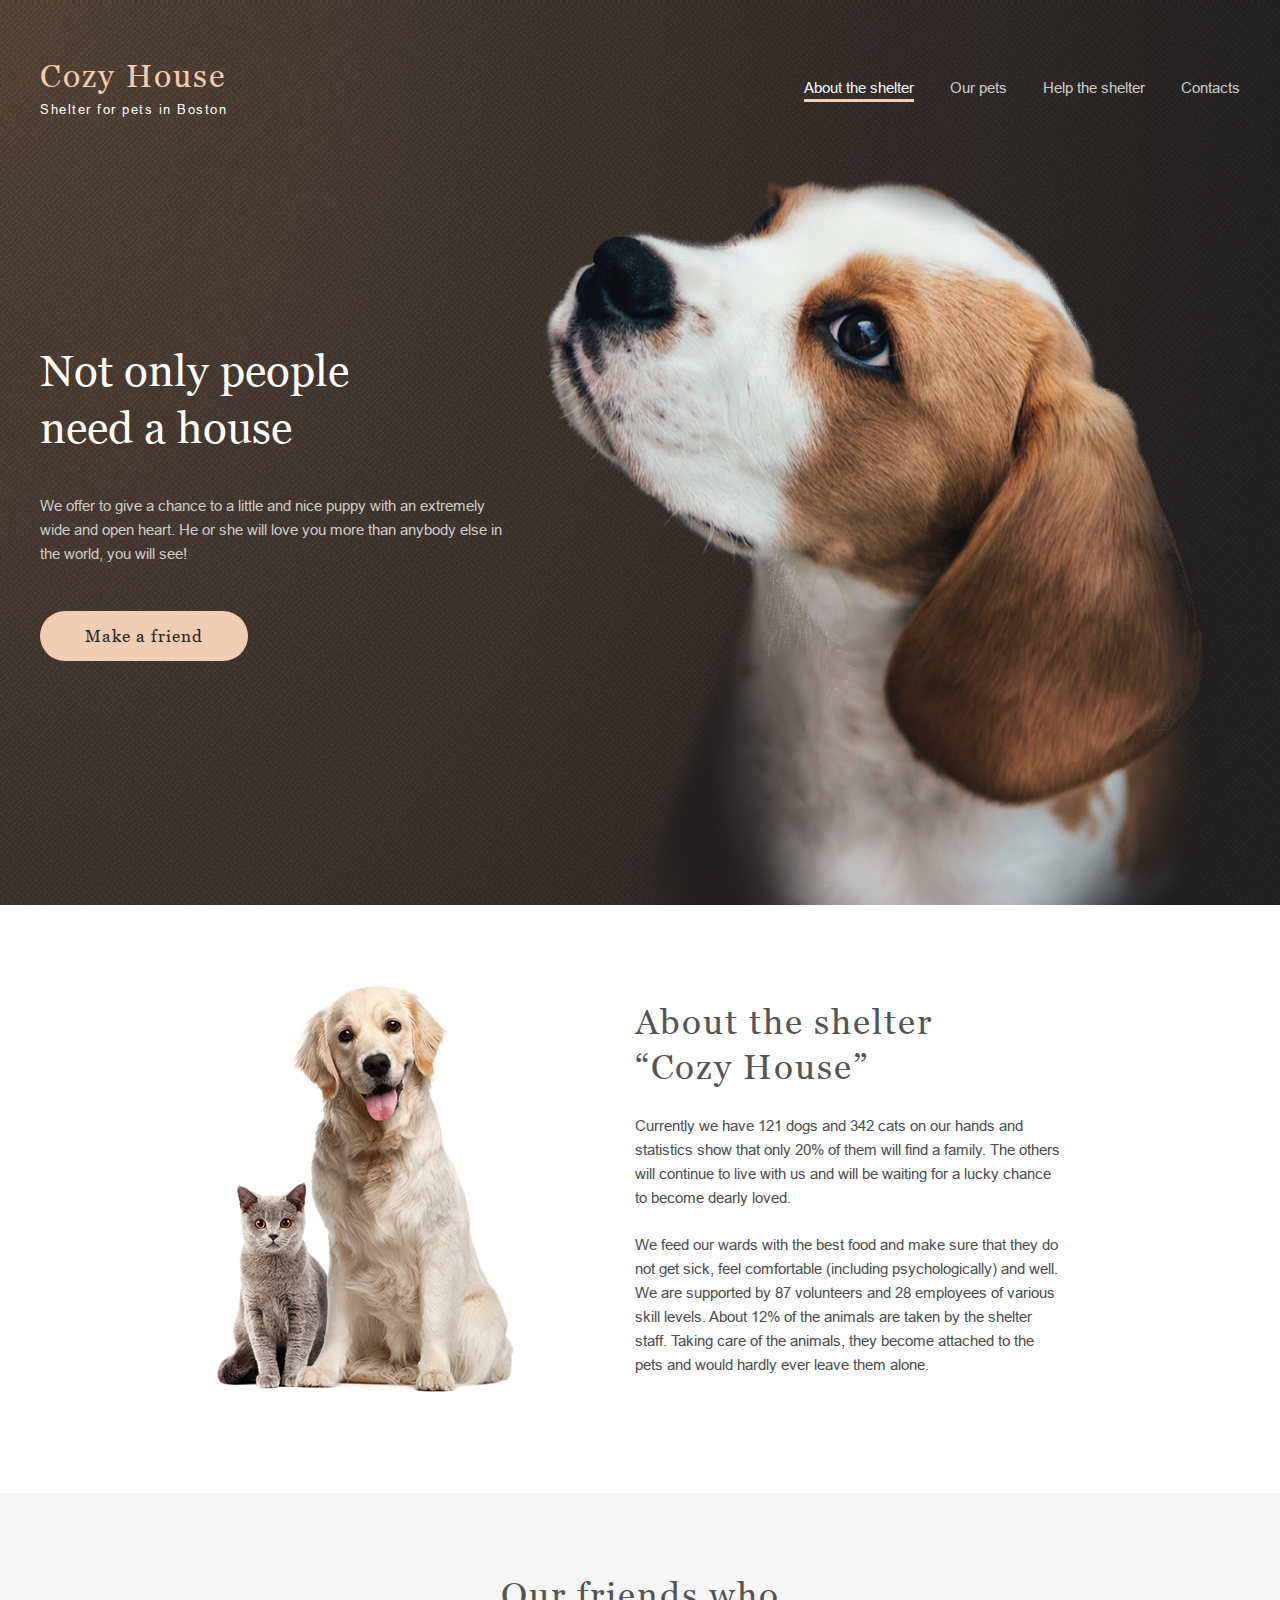
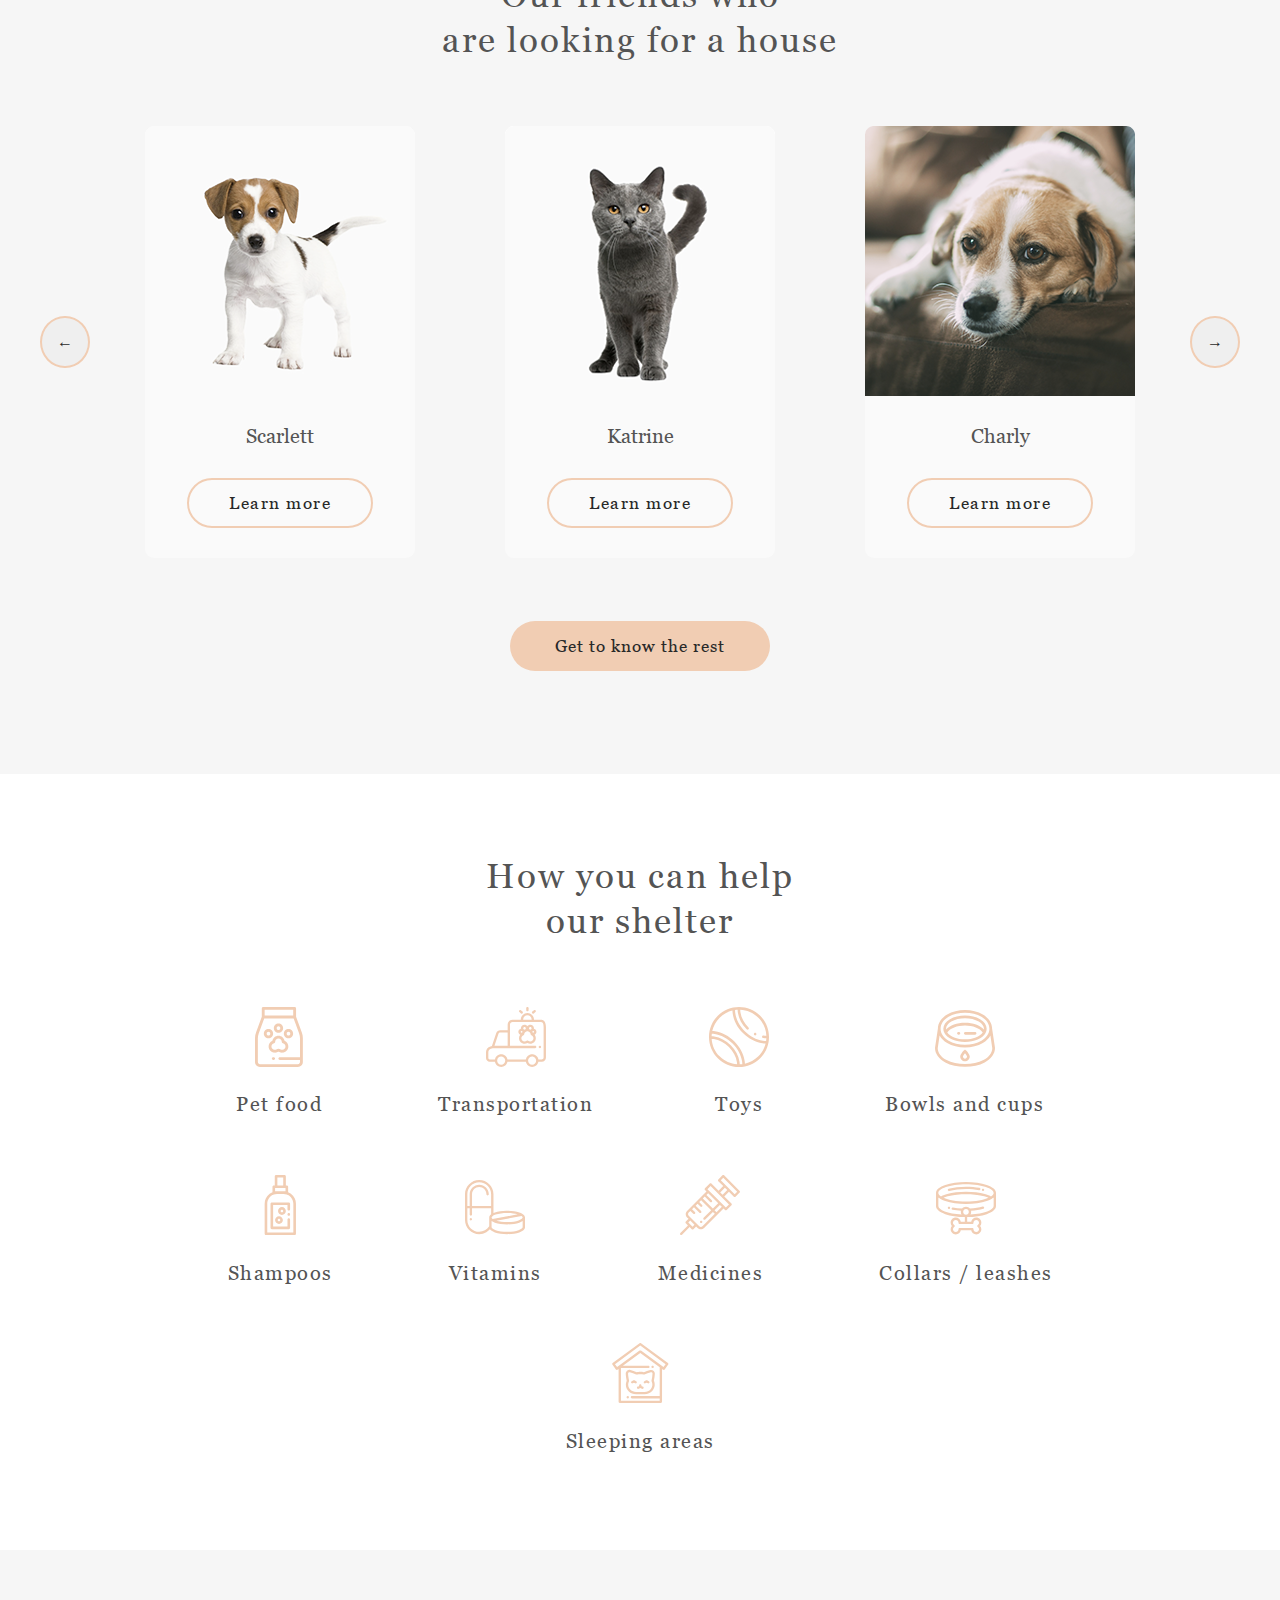
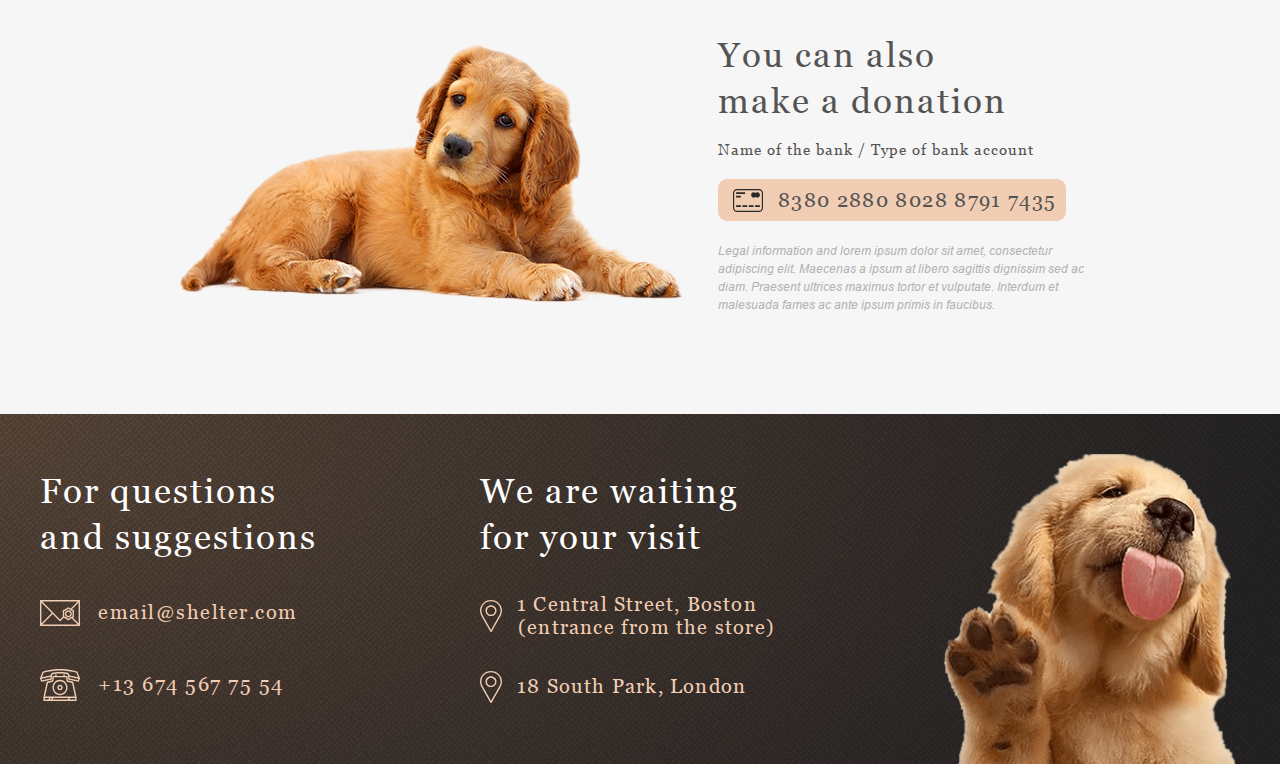
==== pages/main/index.html @ 4ec048fe "feat: create shelter" ====
<!DOCTYPE html>
<html lang="en">
<head>
  <meta charset="UTF-8">
  <meta http-equiv="X-UA-Compatible" content="IE=edge">
  <meta name="viewport" content="width=device-width, initial-scale=1.0">
  <link rel="stylesheet" href="normalize.css">
  <link rel="stylesheet" href="/assets/fonts/arial/stylesheet.css">
  <link rel="stylesheet" href="/assets/fonts/georgia/stylesheet.css">
  <link rel="stylesheet" href="style.css">
  <title>Main</title>
</head>
<body>
  <header class="header">
    <div class="container">
      <div class="header-container">
      <a href="#" class="header-name-block">
        <h1 class="header-name">Cozy House</h1>
        <p class="header-name-description">Shelter for pets in Boston</p>
      </a>
      <div class="wrapper-menu">
        <div class="navigation-shadow"></div>
      <nav class="header-navigation-block">
        
        <ol class="header-navigation">
         <li class="nav-item"><a href="" class="nav-item-link choosen">About the shelter</a></li>
          <li class="nav-item"><a href="../../pages/pets/index.html" class="nav-item-link">Our pets</a></li>
          <li class="nav-item"><a href="#help" class="nav-item-link">Help the shelter</a></li>
          <li class="nav-item"><a href="#contacts" class="nav-item-link">Contacts</a></li>
      </ol>
      </nav>
      </div>
      <div class="container-hamburger">
        <div class="hamburger" id="hamburger">
          <span class="line"></span>
          <span class="line"></span>
          <span class="line"></span>
        </div>
      </div>
    </div>
  </div>
  </header>
  <main class="main">
  <div class="wrapper-not-only">  
    <section class="section not-only-section">
      <img src="../../assets/images/dog.png" alt="dog" class="image-dog">
      <div class="wrapper-content-not-only">
        <h2 class="not-only-title">Not only people need a house</h2>
        <p class="not-only-offer">We offer to give a chance to a little and nice puppy with an extremely wide and open heart. He or she will love you more than anybody else in the world, you will see!</p>
        <a href="#our-friends" class="btn">Make a friend</a>
    </div>
    </section>
  </div>
  <div class="container">  
    <section class="section about">
      <img src="../../assets/images/about-pets.png" alt="about-pets" class="image-about">
      <div class="about-wrap">
        <h3 class="title-section about-title">About the shelter “Cozy House”</h3>
        <p class="about-description">Currently we have 121 dogs and 342 cats on our hands and statistics show that only 20% of them will find a family. The others will continue to live with us and will be waiting for a lucky chance to become dearly loved.</p>
        <p class="about-description">We feed our wards with the best food and make sure that they do not get sick, feel comfortable (including psychologically) and well. We are supported by 87 volunteers and 28 employees of various skill levels. About 12% of the animals are taken by the shelter staff. Taking care of the animals, they become attached to the pets and would hardly ever leave them alone.</p>
    </div>
    </section>
    <section class="section our-friends" id="our-friends">
      <h3 class="title-section friends-title">Our friends who <br>
        are looking for a house</h3>
        <div class="slider-pet">
          <button class="slider-button btn-left">&larr;</button>
          <div class="slider-content">
            <div class="wrapper-slider">
              <div class="left-slider-block">
                <div class="slider-item" data-pet="4">
                  <img src="../../assets/images/katrine.png" alt="Katrine">
                  <p class="slider-item-name">Katrine</p>
                  <button class="slider-item-btn">Learn more</button>
                </div>
                <div class="slider-item" data-pet="0">
                  <img src="../../assets/images/jennifer.png" alt="Jennifer">
                  <p class="slider-item-name">Jennifer</p>
                  <button class="slider-item-btn">Learn more</button>
                </div>
                <div class="slider-item" data-pet="2">
                  <img src="../../assets/images/woody.png" alt="Woody">
                  <p class="slider-item-name">Woody</p>
                  <button class="slider-item-btn">Learn more</button>
                </div>
              </div>
              <div class="active-slider-block">
                <div class="slider-item" data-pet="1">
                  <img src="../../assets/images/sophia.png" alt="Soph">
                  <p class="slider-item-name">Sophia</p>
                  <button class="slider-item-btn">Learn more</button>
                 </div>
                <div class="slider-item" data-pet="5">
                  <img src="../../assets/images/timmy.png" alt="Timmy">
                  <p class="slider-item-name">Timmy</p>
                  <button class="slider-item-btn">Learn more</button>
                 </div>
                <div class="slider-item" data-pet="7">
                  <img src="../../assets/images/charly.png" alt="Charley">
                  <p class="slider-item-name">Charley</p>
                  <button class="slider-item-btn">Learn more</button>
                 </div>
              </div>
              <div class="right-slider-block">
                <div class="slider-item" data-pet="3">
                  <img src="../../assets/images/scarlett.png" alt="Scarlett">
                  <p class="slider-item-name">Scarlett</p>
                  <button class="slider-item-btn">Learn more</button>
                </div>
                <div class="slider-item" data-pet="6">
                  <img src="../../assets/images/freddie.png" alt="Freddie">
                  <p class="slider-item-name">Freddie</p>
                  <button class="slider-item-btn">Learn more</button>
                </div>
                <div class="slider-item" data-pet="4">
                  <img src="../../assets/images/katrine.png" alt="Katrine">
                  <p class="slider-item-name">Katrine</p>
                  <button class="slider-item-btn">Learn more</button>
                </div>
              </div>
            </div>
          </div>
          <button class="slider-button btn-right">&rarr;</button>
        </div>
        <a class="btn our-btn" href="../../pages/pets/index.html">Get to know the rest</a>
    </section>
    <section class="section help-section" id="help">
      <h3 class="title-section help-title">How you can help <br>
        our shelter</h3>
        <div class="help-container">
          <div class="help-container-item">
            <img class="help-item-icon" src="../../assets/icons/food.svg" alt="food">
            <h4 class="help-item-name">Pet food</h4>
          </div>
          <div class="help-container-item">
            <img class="help-item-icon" src="../../assets/icons/transportation.svg" alt="transport">
            <h4 class="help-item-name">Transportation</h4>
          </div>
          <div class="help-container-item">
            <img class="help-item-icon" src="../../assets/icons/toys.svg" alt="toys">
            <h4 class="help-item-name">Toys</h4>
          </div>
          <div class="help-container-item">
            <img class="help-item-icon" src="../../assets/icons/bowls-and-cups.svg" alt="cups">
            <h4 class="help-item-name">Bowls and cups</h4>
          </div>
          <div class="help-container-item">
            <img class="help-item-icon" src="../../assets/icons/shampoos.svg" alt="shampoos">
            <h4 class="help-item-name">Shampoos</h4>
          </div>
          <div class="help-container-item">
            <img class="help-item-icon" src="../../assets/icons/vitamins.svg" alt="vitamins">
            <h4 class="help-item-name">Vitamins</h4>
          </div>
          <div class="help-container-item">
            <img class="help-item-icon" src="../../assets/icons/medicines.svg" alt="medicines">
            <h4 class="help-item-name">Medicines</h4>
          </div>
          <div class="help-container-item">
            <img class="help-item-icon" src="../../assets/icons/collars-or-leashes.svg" alt="collars">
            <h4 class="help-item-name">Collars / leashes</h4>
          </div>
          <div class="help-container-item">
            <img class="help-item-icon" src="../../assets/icons/sleeping-area.svg" alt="slip">
            <h4 class="help-item-name">Sleeping areas</h4>
          </div>
        </div>
    </section>
    <section class="section donate-section">
      <img class="donate-dog" src="../../assets/images/donation-dog.png" alt="donate-dog">
      <div class="donate-description-side">
        <h3 class="title-section donate-title">You can also <br> make a donation</h3>
        <h5 class="donate-name-bank">Name of the bank / Type of bank account</h5>
        <a href="#" class="pay-btn">8380 2880 8028 8791 7435</a>
        <p class="donate-description">Legal information and lorem ipsum dolor sit amet, consectetur adipiscing elit. Maecenas a ipsum at libero sagittis dignissim sed ac diam. Praesent ultrices maximus tortor et vulputate. Interdum et malesuada fames ac ante ipsum primis in faucibus.</p>
      </div>  
    </section>
  </div>
  </main>
  <footer class="footer" id="contacts">
    <div class="container footer-navigation">
    <div>
      <h3 class="title-section footer-title">For questions and suggestions</h3>
      <nav>
        <ol  class="footer-navigation-left">
        <li class="footer-navigation-item mail"><a href="mailto:email@shelter.com" class="extra-left"></a><a href="mailto:email@shelter.com" class="footer-navigation-link">email@shelter.com</a></li>
        <li class="footer-navigation-item  phone"><a href="tel:+136745677554" class="extra-left"></a><a href="tel:+136745677554" class="footer-navigation-link"> +13 674 567 75 54</a></li>
      </ol>
      </nav>
    </div>
    <div class="footer-center-block">
      <h3 class="title-section footer-title">We are waiting for your visit</h3>
      <nav>
        <ol class="footer-navigation-center">
        <li class="footer-navigation-item  pin"><a href="https://goo.gl/maps/uqPGKBvsAtEfSqA46" target="_blank" class="extra"></a><a href="https://goo.gl/maps/uqPGKBvsAtEfSqA46" target="_blank" class="footer-navigation-link">1 Central Street, Boston<br>(entrance from the store)</a></li>
        <li class="footer-navigation-item  pin"><a href="https://goo.gl/maps/uqPGKBvsAtEfSqA46" target="_blank" class="extra"></a><a href="https://goo.gl/maps/uqPGKBvsAtEfSqA46" target="_blank" class="footer-navigation-link">18 South Park, London</a></li>
        </ol>
      </nav>
    </div>
    <img src="../../assets/images/footer-puppy.png" alt="footer-dog" class="footer-image">
  </div>
  </footer>
  <div class="popup">
    <div class="popup-body">
      <div class="popup-content" data-pet="0">
        <div class="popup-close">+</div>
        <img src="../../assets/images/jennifer.png" alt="Jennifer" class="popup-img">
          <div class="popup-discription">
            <h3 class="popup-title">Jennifer</h3>
            <h4 class="popup-kinds">Dog - Labrador</h4>
            <h5 class="popup-discr">Jennifer is a sweet 2 months old Labrador that is patiently waiting to find a new forever home. This girl really enjoys being able to go outside to run and play, but won't hesitate to play up a storm in the house if she has all of her favorite toys.</h5>
            <ul class="popup-details">
              <li><span class="li-bold">Age</span><span class="age"></span></li>
              <li><span class="li-bold">Inoculations</span><span class="inoculations"></span></li>
              <li><span class="li-bold">Diseases</span><span class="diseases"></span></li>
              <li><span class="li-bold">Parasites</span><span class="parasites"></span></li>
            </ul>
          </div>
        </div>
    </div>
  </div>
  <script src="../../pages/main/script.js"></script>
</body>
</html>
---- assets/fonts/arial/stylesheet.css ----
/* This stylesheet generated by Transfonter (https://transfonter.org) on August 20, 2017 5:39 PM */

@font-face {
	font-family: 'Arial';
	src: url('Arial-ItalicMT.eot');
	src: local('Arial Italic'), local('Arial-ItalicMT'),
		url('Arial-ItalicMT.eot?#iefix') format('embedded-opentype'),
		url('Arial-ItalicMT.woff') format('woff'),
		url('Arial-ItalicMT.ttf') format('truetype');
	font-weight: normal;
	font-style: italic;
}

@font-face {
	font-family: 'Arial Narrow';
	src: url('ArialNarrow-Bold.eot');
	src: local('Arial Narrow Bold'), local('ArialNarrow-Bold'),
		url('ArialNarrow-Bold.eot?#iefix') format('embedded-opentype'),
		url('ArialNarrow-Bold.woff') format('woff'),
		url('ArialNarrow-Bold.ttf') format('truetype');
	font-weight: bold;
	font-style: normal;
}

@font-face {
	font-family: 'Arial';
	src: url('Arial-BoldItalicMT.eot');
	src: local('Arial Bold Italic'), local('Arial-BoldItalicMT'),
		url('Arial-BoldItalicMT.eot?#iefix') format('embedded-opentype'),
		url('Arial-BoldItalicMT.woff') format('woff'),
		url('Arial-BoldItalicMT.ttf') format('truetype');
	font-weight: bold;
	font-style: italic;
}

@font-face {
	font-family: 'Arial Narrow';
	src: url('ArialNarrow.eot');
	src: local('Arial Narrow'), local('ArialNarrow'),
		url('ArialNarrow.eot?#iefix') format('embedded-opentype'),
		url('ArialNarrow.woff') format('woff'),
		url('ArialNarrow.ttf') format('truetype');
	font-weight: normal;
	font-style: normal;
}

@font-face {
	font-family: 'Arial Narrow';
	src: url('ArialNarrow-Italic.eot');
	src: local('Arial Narrow Italic'), local('ArialNarrow-Italic'),
		url('ArialNarrow-Italic.eot?#iefix') format('embedded-opentype'),
		url('ArialNarrow-Italic.woff') format('woff'),
		url('ArialNarrow-Italic.ttf') format('truetype');
	font-weight: normal;
	font-style: italic;
}

@font-face {
	font-family: 'Arial';
	src: url('ArialMT.eot');
	src: local('Arial'), local('ArialMT'),
		url('ArialMT.eot?#iefix') format('embedded-opentype'),
		url('ArialMT.woff') format('woff'),
		url('ArialMT.ttf') format('truetype');
	font-weight: normal;
	font-style: normal;
}

@font-face {
	font-family: 'Arial';
	src: url('Arial-BoldMT.eot');
	src: local('Arial Bold'), local('Arial-BoldMT'),
		url('Arial-BoldMT.eot?#iefix') format('embedded-opentype'),
		url('Arial-BoldMT.woff') format('woff'),
		url('Arial-BoldMT.ttf') format('truetype');
	font-weight: bold;
	font-style: normal;
}

@font-face {
	font-family: 'Arial';
	src: url('Arial-Black.eot');
	src: local('Arial Black'), local('Arial-Black'),
		url('Arial-Black.eot?#iefix') format('embedded-opentype'),
		url('Arial-Black.woff') format('woff'),
		url('Arial-Black.ttf') format('truetype');
	font-weight: 900;
	font-style: normal;
}

@font-face {
	font-family: 'Arial Narrow';
	src: url('ArialNarrow-BoldItalic.eot');
	src: local('Arial Narrow Bold Italic'), local('ArialNarrow-BoldItalic'),
		url('ArialNarrow-BoldItalic.eot?#iefix') format('embedded-opentype'),
		url('ArialNarrow-BoldItalic.woff') format('woff'),
		url('ArialNarrow-BoldItalic.ttf') format('truetype');
	font-weight: bold;
	font-style: italic;
}
---- assets/fonts/georgia/stylesheet.css ----
/* This stylesheet generated by Transfonter (https://transfonter.org) on August 20, 2017 8:36 PM */

@font-face {
	font-family: 'Georgia';
	src: url('Georgia-BoldItalic.eot');
	src: local('Georgia Bold Italic'), local('Georgia-BoldItalic'),
		url('Georgia-BoldItalic.eot?#iefix') format('embedded-opentype'),
		url('Georgia-BoldItalic.woff') format('woff'),
		url('Georgia-BoldItalic.ttf') format('truetype');
	font-weight: bold;
	font-style: italic;
}

@font-face {
	font-family: 'Georgia';
	src: url('Georgia-Italic.eot');
	src: local('Georgia Italic'), local('Georgia-Italic'),
		url('Georgia-Italic.eot?#iefix') format('embedded-opentype'),
		url('Georgia-Italic.woff') format('woff'),
		url('Georgia-Italic.ttf') format('truetype');
	font-weight: normal;
	font-style: italic;
}

@font-face {
	font-family: 'Georgia';
	src: url('Georgia-Bold.eot');
	src: local('Georgia Bold'), local('Georgia-Bold'),
		url('Georgia-Bold.eot?#iefix') format('embedded-opentype'),
		url('Georgia-Bold.woff') format('woff'),
		url('Georgia-Bold.ttf') format('truetype');
	font-weight: bold;
	font-style: normal;
}

@font-face {
	font-family: 'Georgia';
	src: url('Georgia.eot');
	src: local('Georgia'),
		url('Georgia.eot?#iefix') format('embedded-opentype'),
		url('Georgia.woff') format('woff'),
		url('Georgia.ttf') format('truetype');
	font-weight: normal;
	font-style: normal;
}
---- pages/main/style.css ----
html {
  scroll-behavior: smooth;
}

body {
  font-family: Georgia;
  font-weight: 400;
}

body.active,
html.active {
    overflow-y: hidden;
  }

.container {
  max-width: 1280px;
  margin: 0 auto;
}

.section {
  padding: 0 40px;
}

.header {
  background: url(../../assets/icons/noise_lines_transparent@2X.png), radial-gradient(100% 215.42% at 0% 0%, #5B483A 0%, #262425 100%), linear-gradient(0deg, #211F20, #211F20);
}

.header-container {
  padding: 35px 40px 37px 40px;
  display: flex;
  justify-content: space-between;
  align-items: center;
  position: relative;
  }

.header-name {
  font-weight: 400;
  font-size: 32px;
  line-height: 35.2px;
  letter-spacing: 2px;
  color: #F1CDB3;
  margin-bottom: -5px;
}

.header-name-block,
.footer-navigation-link {
  transition: 1s;
  text-decoration: none;
  padding: 3px 0 0 0;
  position: relative;
  right: calc(0%);
  z-index: 11;
}

.header-name-description {
  padding-bottom: 10px;
  font-family: Arial;
  font-weight: 400;
  font-size: 13px;
  line-height: 14.95px;
  letter-spacing: 1.5px;
  color: #ffffff;
}

.header-navigation {
  display: flex;
  gap: 0px 26px;
}

.nav-item,
.footer-navigation-item {
  list-style-type: none;
  padding: 0 0px 0 10px;
}

.nav-item-link {
  text-decoration: none;
  font-family: Arial;
  font-weight: 400;
  font-size: 15px;
  line-height: 24px;
  color: #CDCDCD;
  padding: 0 0 3px 0;
}

.nav-item-link:hover {
  transition: 0.4s;
  color: #FAFAFA;
}

.choosen {
  color: #FAFAFA;
  border-bottom: 3px solid #F1CDB3;
}

.wrapper-not-only {
  background: url(../../assets/icons/noise_lines_transparent@2X.png), radial-gradient(100% 215.42% at 0% 0%, #5B483A 0%, #262425 100%), linear-gradient(0deg, #211F20, #211F20);

}

.not-only-section{
  padding: 0 40px;
  margin: 0 auto;
  max-width: 1200px;
  margin-top: -176px;
  padding-top: 175px;
  display: flex;
  flex-direction: row-reverse;
}

.not-only-title {
  padding: 130px 0 0 0;
  font-size: 44px;
  line-height: 57.2px;
  color: #ffffff;
  font-weight: 400;
  width: 310px;
}

.not-only-offer {
  font-family: Arial;
  color: #CDCDCD;
  font-size: 15px;
  line-height: 24px;
  text-align: left;
  padding: 0 30px 44px 0;
}

.btn {
  transition: 0.5s;
  text-decoration: none;
  border: none;
  font-family: Georgia;
  font-size: 17px;
  font-weight: 400;
  line-height: 22.1px;
  letter-spacing: 1px;
  color: #292929;
  padding: 15px 45px;
  border-radius: 25px;
  background-color: #F1CDB3;
  cursor: pointer;
}

.btn a {
  text-decoration: none;
  color: #292929;
}

.pay-btn a {
  text-decoration: none;
  color: #545454;
}

.btn:hover {
  transition: 0.5s;
  background-color: #FDDCC4;
}

.about {
  display: flex;
  padding: 80px 215px 100px;
  gap: 0 120px;
}

.about-wrap {
  max-width: 430px;
}

.title-section {
  font-size: 35px;
  line-height: 45.5px;
  letter-spacing: 2px;
  font-weight: 400;
  padding: 15px 55px 0px 0;
  margin: 0;
  color: #545454;
}

.about-description {
  font-family: Arial;
  font-size: 15px;
  line-height: 24px;
  margin: 5px 0;
  padding: 18px 0 0;
  color: #4C4C4C;
}

.our-friends {
  background-color: #F6F6F6;
  padding: 0 0 117px 0;
}

.friends-title {
  width: 400px;
  text-align:center;
  margin: 0 auto;
  padding: 80px 20px 40px 20px;
}

.slider-pet {
  display: flex;
  align-items: center;
  justify-content: space-between;
  padding: 0 40px 55px 40px;
}

.slider-content{
  margin: 0 auto;
  overflow-x: hidden;
  padding: 20px 0;
}

.wrapper-slider {
  width: 990px;
  display: flex;
  position: relative;
  left: -1080px;
  gap: 90px;
  justify-content: space-between;
  padding: 2px 0px;
}

@keyframes move-left {
  from {left: -1080px;}
  to {left: 0px;}
}

.transition-left {
  animation-name: move-left;
  animation-duration: 3s;
}

@keyframes move-right{
  from {left: -1080px;}
  to {left: -2160px;}
}

.transition-right {
  animation-name: move-right;
  animation-duration: 3s;
}

.left-slider-block,
.active-slider-block,
.right-slider-block {
  display: flex;
  gap: 90px;
}

.slider-item {
  transition: 0.5s;
  background-color: #FAFAFA;
  padding: 0 0 30px 0;
  border-radius: 9px;
}

.slider-item:hover {
  cursor: pointer;
}

.slider-item:hover .slider-item-btn{
  transition: 0.5s;
  cursor: pointer;
  background-color: #FDDCC4;
  border: 2px solid #FDDCC4;
}


.slider-item:hover {
  transition: 0.5s;
  background-color: #F8F8F8;
  transform: scale(1.1);
}

.slider-button {
  transition: 0.4s;
  border-radius: 50%;
  padding: 15px;
  border: 2px solid #F1CDB3;
  cursor: pointer;
  color: #292929;
}

.slider-button:hover {
  transition: 0.4s;
  background-color: #FDDCC4;
  border:2px solid #FDDCC4;
}

.slider-item-name {
  text-align: center;
  font-size: 20px;
  line-height: 22.72px;
  color: #545454;
  padding: 5px 0 10px 0;
}

.slider-item-btn {
  transition: 0.5s;
  color: #292929;
  font-family: Georgia;
  font-size: 17px;
  font-weight: 400;
  line-height: 22.1px;
  letter-spacing: 1.5px;
  padding: 12px 40px;
  border-radius: 25px;
  border: 2px solid #F1CDB3;
  display: block;
  margin: 0 auto;
  background-color: #FAFAFA;
}

.our-btn {
  margin: 0 auto;
  margin-left: 510px;
}

.help-title{
    width: 400px;
    text-align:center;
    margin: 0 auto;
    padding: 80px 20px 60px 20px;
}

.help-section{
  padding-bottom: 69px;
}

.help-container {
  display: flex;
  flex-wrap: wrap;
  gap: 32px 116px;
  align-items: flex-end;
  justify-content: center;
  padding: 2px 87px;
}

.help-item-name {
  text-align: center;
  font-size: 20px;
  color: #545454;
  font-weight: 400;
  line-height: 23px;
  letter-spacing: 1.5px;
}

.help-item-icon {
  display: block;
  margin: 0 auto;
}

.donate-section {
  background-color: #F6F6F6;
  display: flex;
  justify-content: center;
  padding: 83px 180px 100px;
}

.donate-title {
  padding: 0 0 18px 0;
}

.donate-description-side {
  padding: 0 0 0px 33px;
  max-width: 382px;
}

.donate-name-bank {
  font-weight: 400;
  color: #545454;
  font-size: 15px;
  line-height: 16.5px;
  letter-spacing: 1px;
  margin: 0;
  padding: 0 0 30px 0;
}

.pay-btn {
  transition: 0.5s;
  text-decoration: none;
  padding: 10px 10px 10px 60px;
  color: #545454;
  font-family: Georgia;
  font-size: 20px;
  line-height: 23px;
  letter-spacing: 1.35px;
  background-color: #F1CDB3;
  background-image: url('../../assets/icons/credit-card.svg');
  background-repeat: no-repeat;
  background-position: 15px 10px;
  border: none;
  cursor: pointer;
  border-radius: 9px;
}

.pay-btn:hover {
  transition: 0.2s;
  background-color: #F1CCBE;
  box-shadow: 1px 1px 5px;
}

.donate-description {
  font-family: Arial;
  font-size: 12px;
  line-height: 18px;
  font-style: italic;
  color: #B2B2B2;
  margin: 0;
  padding: 30px 0 0px 0;
}

.donate-dog {
  display: block;
  padding: 10px 0;
}

.footer {
  margin: 0 auto;
  background: url(../../assets/icons/noise_lines_transparent@2X.png), radial-gradient(100% 215.42% at 0% 0%, #5B483A 0%, #262425 100%), linear-gradient(0deg, #211F20, #211F20);
}

.footer-navigation {
  max-width: 1200px;
  display: grid;
  padding: 40px 40px 0;
  justify-content: space-between;
  grid-template-columns: 440px 1fr 1fr; 
  align-items: start;
  justify-items: end; 
}

.footer-title {
  color: #ffffff;
  padding: 15px 130px 15px 0;
}

.footer-navigation-left {
  padding: 10px 0 0 0;
  margin: 0;
  max-width: 350px;
}

.footer-navigation-left .footer-navigation-link {
  text-decoration: none;
  font-family: Georgia;
  font-weight: 400;
  font-size: 20px;
  line-height: 23px;
  color: #F1CDB3;
  letter-spacing: 1.5px;
}

.footer-navigation-left .footer-navigation-item {
  margin: 0 0 17px 0;
  padding: 16px 0 16px 55px;
  cursor: pointer;
}

.footer-navigation-center .footer-navigation-item {
  padding: 18px 0 18px 38px;
  cursor: pointer;
}

.footer-navigation-center {
  width: 402px;
  margin: 0;
  padding-left: 0;
}

.footer-navigation-center .footer-navigation-link {
  text-decoration: none;
  font-family: Georgia;
  font-weight: 400;
  font-size: 20px;
  line-height: 23px;
  color: #F1CDB3;
  letter-spacing: 1.2px;
}

.extra-left {
  padding: 20px 25px;
  margin-left: -47px;
}

.extra{
  padding: 20px 24px;
  margin-left: -49px;
}

.mail,
.phone,
.pin {
  background-repeat: no-repeat;
  background-position:0 50%;
}

.mail {
  background-image: url('../../assets/icons/mail.svg');
}

.phone {
  background-image: url('../../assets/icons/phone.svg');
}

.pin {
  background-image: url('../../assets/icons/pin.svg');
}

.container-hamburger {
  display: none;
  padding: 20px 13px 12px 25px;
  background-color: transparent;
  text-align: center;
  z-index: 30;
}

.hamburger .line {
  width: 30px;
  height: 2px;
  background-color: #F1CDB3;
  display: block;
  margin: 8px auto;
  transition: all 0.3s ease-in-out;
}

.hamburger.open.light .line {
  background-color: #000000;
}

.hamburger:hover .line{
  background-color: #BDAE82;;
} 

.hamburger {
  cursor: pointer;
}

.popup {
  position: fixed;
  width: 100%;
  height: 100%;
  background: rgba(41, 41, 41, 0.6);
  top: 0;
  left: 0;
  opacity: 0;
  visibility: hidden;
}

.popup:hover {
  cursor: pointer;
}

.popup-content {
  cursor: default
}

.popup.activate {
  transition: 0.3s;
  visibility: visible;
  opacity: 1;
}

.popup-body {
  display: flex;
  align-items: center;
  justify-content: center;
  min-height: 100%;
  padding: 23px 10px;
  position: relative;
}

.popup-content {
  max-width: 900px;
  height: 500px;
  background-color: #FAFAFA;
  display: flex;
  align-content: center;
  justify-content: center;
  position: relative;
  border-radius: 9px;
  transform: scale(1);
}

.popup-discription {
  padding: 20px 25px;
}

.popup-title {
  font-size: 35px;
  line-height: 45.5px;
  letter-spacing: 0.06em;
  font-weight: 400;
  margin: 0;
  padding: 35px 0 0 0;
}

.popup-kinds {
  font-size: 20px;
  line-height: 23px;
  letter-spacing: 0.06em;
  font-weight: 400;
  margin: 0;
  padding: 5px 0 18px 0;
}

.popup-discr {
  font-size: 15px;
  line-height: 16.5px;
  letter-spacing: 0.06em;
  font-weight: 400;
}

.popup-details {
  padding: 10px 0 0 0;
}

.popup-details li {
  list-style-type: none;
  padding: 5px 0;
}

.popup-details li::before {
  content: "\00B7";
  color: #F1CDB3;
  padding: 0 10px 0 0;
}

.popup-close {
  transform: rotate(45deg);
  cursor: pointer;
  transition: 0.5s;
  position: absolute;
  top: -59px;
  right: -52px;
  width: 50px;
  height: 50px;
  border-radius: 50%;
  border: 2px solid #F1CDB3;
  color: #292929;
  font-size: 40px;
  text-align: center;
  display: flex;
  align-content: center;
  justify-content: center;
}

.popup-close:hover {
  transition: 0.5s;
  background-color: #FDDCC4;
}

.li-bold {
  font-size: 15px;
  line-height: 16.5px;
  letter-spacing: 0.06em;
  font-weight: 700;
}

.age,
.inoculations,
.diseases,
.parasites {
  font-size: 15px;
  line-height: 16.5px;
  letter-spacing: 0.06em;
}

@media (max-width: 1279px){
  .header-container {
    padding: 8px 30px 0 30px;
    align-content: flex-start;
  }

  .header-navigation {
    margin: -3px 0 0 0;
  }

  .not-only-section {
    margin: -113px 0 0 0;
    flex-direction: column-reverse;
    padding: 112px 40px 0 40px;
    gap: 99px;
  }

  .wrapper-content-not-only {
    display: flex;
    flex-direction: column;
  }

  .not-only-title {
    padding: 2px 0 0 113px;
  }

  .not-only-offer {
    margin: 0 0 15px 0;
    padding: 4px 110px 27px 113px;
  }

  .btn {
    display: block;
    margin: 0 auto;
    width: 177px;
    text-align: center;
    padding: 15px 15px 15px 15px;
    margin: 0 0 0 0;
    align-self: center;
  }

  .image-dog {
    margin: 0 -10px 0 16.8vw;
  }

  .about {
    padding: 66px 169px 100px;
    flex-direction: column-reverse;
    gap: 72px;
    align-items: center;
  }

   .title-section {
    letter-spacing: 2.1px;
  }

  .about-description {
    padding: 18px 0 2px 0;
  }

  .image-about {
    width: 70%;
    margin: 0 auto;
  }

  .our-friends {
    padding: 0 0 100px 0;
    display: flex;
    flex-direction: column;
    align-items: stretch;
  }

  .slider-pet {
    padding: 0 30px 37px;
    gap: 1.5625vw;
  }

  .left-slider-block,
  .right-slider-block,
  .active-slider-block {
    gap: 0 40px;
  }

  .wrapper-slider {
    max-width: 580px;
    left: -620px;
    gap: 40px;
    justify-content: space-between;
    padding: 2px 0px;
  }
  
  @keyframes move-left {
    from {left: -620px;}
    to  {left: 0px;}
  }
  
  @keyframes move-right{
    from {left: -620px}
    to  {left: -1240px}
  }

  .slider-item:nth-child(3){
    display: none;
  }

  .slider-button {
    padding: 15px 16px;
  }

  .slider-item-name {
    letter-spacing: 1.5px;
    padding: 6px 0 10px 2;
  }

  .slider-item-btn {
    padding: 13px 42px;
    letter-spacing: 1.1px;
  }

  .our-btn {
    display: block;
    margin: 0 auto;
    width: 230px;
    text-align: center;
    padding: 15px 15px 15px 15px;
    margin: 0 0 0 0;
    align-self: center;
  }

  .help-section {
    padding: 0 40px 62px;
  }

  .help-item-icon {
    padding: 0 0 6px 0;
  }

  .help-container {
    padding: 0 30px;
    gap: 15px 63px;
    display: grid;
    grid-template-columns: 1fr 1fr 1fr;
    grid-template-rows: 1fr 1fr 1fr;
  }

  .help-item-name {
    margin: 23px 0 40px 0;
    letter-spacing: 1.3px;
  }

  .donate-section {
    flex-direction: column-reverse;
    padding: 80px 17.06vw 100px 16.927vw;
    gap: 59px;
    align-items: center;
  }

  .donate-description-side {
    padding: 0 75px 0 64px;
    
  }

  .donate-title {
    padding: 0 0 19px 0;
  }

  .donate-name-bank {
    letter-spacing: 0.9px;
  }

  .pay-btn {
    letter-spacing: 1.25px;
    padding: 10px 13px 10px 60px;
  }

  .donate-dog {
    padding: 0;
  }

  .footer-navigation {
    justify-items: center;
    display: grid;
    grid-template-columns: minmax(300px, 500px)  minmax(300px, 500px);
    grid-template-rows: 1fr 1fr;
    justify-content: center;
    padding: 16px 50px 0 50px;
    gap: 3px 0px;
  }

   .footer-navigation-left {
    padding: 10px 0 0 17px;
   }

  .footer-navigation-center {
    width: 100%;
    padding: 0 0 0 17px;
  }

  .footer-navigation-left .footer-navigation-link,
  .footer-navigation-center .footer-navigation-link {
    letter-spacing: 1.2px;
  }

  .footer-navigation-center .footer-navigation-item {
    padding: 16px 4px 21px 39px
  }

  .footer-title {
    padding: 15px 28px 15px 17px;
  }

  .footer-center-block {
    padding: 0 0px 0 0;
  }

  .extra {
    padding: 20px 28px 20px 25px;
  }

  .footer-image {
    display: block;
    grid-column-start: 1;
    grid-column-end: 3;
    grid-row-start: 2;
    grid-row-end: 3;
  }


  .popup-discription {
    padding: 10px 10px;
  }

  .popup-content {
    width: 630px;
    height: 350px;
  }

  .popup-title {
    font-size: 35px;
    line-height: 45.5px;
    letter-spacing: 0.06em;
    font-weight: 400;
    margin: 0;
    padding: 0px 0 0 0;
  }
  
  .popup-kinds {
    font-size: 20px;
    padding: 10px 0 0px 0;
  }
  
  .popup-discr {
    font-size: 13px;
    line-height: 14.3px;
    margin: 0;
  }
  
  .popup-details {
    padding: 33px 0 0 0;
    margin: 0;
  }
  
  .popup-details li {
    list-style-type: none;
    padding: 2px 0;
  }
  
  .popup-details li::before {
    content: "\00B7";
    color: #F1CDB3;
    padding: 0 10px 0 0;
  }
  
  .popup-close {
    top: -52px;
    right: -43px;
  }
  
  .popup-close:hover {
    transition: 0.5s;
    background-color: #FDDCC4;
  }
  
  .li-bold {
    font-size: 15px;
    line-height: 16.5px;
    letter-spacing: 0.06em;
    font-weight: 700;
  }


}

@media (max-width: 767px) {
  .container-hamburger {
    display: block;
  }

  body, html {
    position: relative;
    overflow-x: hidden;
  }

  body.active,
  html.active {
    overflow-y: hidden;
  }

  .header-navigation-block {
    padding: 120px 0 40px 0;
    position: absolute;
    right: -320px;
    top: 0px;
    z-index: 10;
    background-color: #292929;;
    width: 320px;
    min-height: 100vh;
    transition: 1s;
   }

   .header-navigation-block.active {
     right: 0;
     transition: 1s;
   }

  .hamburger {
    transition: 1s;
  }

  .hamburger.active {
     transition: 1s;
     transform: rotate(450deg);
   }
 /* activate when burger open*/
  .header-name-block.active {
    position: relative;
    right: calc(270px - 100%);
    z-index: 11;
  }

  .nav-item {
    padding: 0 0 0 0;
  }

  .nav-item-link {
    font-size: 32px;
    line-height: 51.2px;
    padding: 7px 0;
  }

  .header-navigation {
    display: flex;
    flex-direction: column;
    padding: 129px 0 0 0;
    margin: 0 0 0 0;
    align-items: center;
    gap: 41px;
  }

  .navigation-shadow {
    transition: 1s;
  }

  .navigation-shadow.active {
    position: absolute;
    transition: 1s;
    left: 0px;
    top: 0;
    width: calc(100vw);
    height: 100vh;
    background-color: rgba(41, 41, 41, 0.6);
    z-index: 9;
  }

  .header-container {
    padding: 8px 40px 0 3.125vw;
  }

  .header-name-description {
    padding: 0 0 0 4px;
    letter-spacing: 1.35px;
  }

  .not-only-section{
    margin: -103px 0 0 0;
    padding: 103px 3.125vw 0 3.125vw;
    gap: 107px;
  }

  .not-only-title{
    margin: 20.75px auto;
    max-width: 220px;
    padding: 26px 20px 0 20px;
    text-align: center;
    font-size: 25px;
    line-height: 32px;
    letter-spacing: 1.5px;
  }

  .not-only-offer {
    margin: 0 0 15px 0;
    padding: 21px 0px 27px 0px;
    text-align: center;
  }

  .image-dog {
    margin: 0 0px 0 12.8vw;
  }

  .about {
    padding: 0px 7.8125vw 43px 7.8125vw;
    gap: 34px;
  }

  .title-section {
    padding: 42px 20px 0 20px;
    text-align: center;
    font-size: 25px;
    line-height: 32.5px;
    letter-spacing: 1.6px;
  }

  .about-description {
    padding: 18px 0px 2px 0px;
    text-align: justify;
  }

  .about-wrap {
    margin: 0 auto;
  }

  .image-about {
    width: 95.5%;
  }

  .our-friends{
  padding: 0 0 42px 0;
  }

  .wrapper-slider {
    max-width: 270px;
    left: -310px;
    gap: 40px;
    justify-content: space-between;
    padding: 2px 0px;
  }
  
  @keyframes move-left {
    from {left: -310px;}
    to  {left: 0px;}
  }
  
  @keyframes move-right{
    from {left: -310px;}
    to  {left: -620px;}
  }

  .friends-title {
    width: 100%;
    padding: 42px 0px 19px 0px;
  }

  .slider-item:nth-child(2) {
    display: none;
  }

  .slider-content {
    grid-column-start: 1;
    grid-column-end: 3;
    grid-row-start: 1;
    grid-row-end: 2;
  }

   .slider-pet {
    display: grid;
    grid-template-columns: 1fr 1fr;
    justify-items: center;
    padding: 0 25px 42px;
    gap: 0px 0px;
  }

  .help-section {
    padding: 0 15px 11px;
  }

  .help-item-icon{
    height: 50px;
    padding: 0 0 0px 0;
  }

  .help-title {
    width: 100%;
    padding: 42px 0 40px 0;
  }

  .help-container {
    padding: 0 0px;
    gap: 0px 30px;
    grid-template-columns: 1fr 1fr;
    grid-template-rows: 1fr 1fr 1fr 1fr 1fr;
  }

  .help-item-name {
    font-size: 15px;
    line-height: 16.5px;
    letter-spacing: 1px;
    margin: 23px 0 28px 0;
  }

  .help-container-item {
    padding: 0 0px;
  }

  .donate-section {
    padding: 0px 0px 41px 0px;
    gap: 42px 59px;
    align-items: stretch;
  }

 .donate-description-side {
  padding: 0 19px 0 18px;
  text-align: justify;
  margin: 0 auto;
  }

  .donate-description {
    padding: 33px 0 0 0;
  }

 .donate-name-bank {
  padding: 24px 4px 35px 4px;
  letter-spacing: 0px;
  margin: 0 auto;
  text-align: center;
  }

  .pay-btn {
    display: block;
    margin: -12px auto;
    letter-spacing: 1.25px;
    width: 212px;
    padding: 13px 11px 13px 60px;
    font-size: 15px;
    line-height: 16.5px;
    letter-spacing: 1.1px;
  }

  .donate-dog {
    padding: 0 30px;
  }

  .footer-navigation {
    grid-template-columns: 1fr;
    padding: 15px 0 0 0;
    gap: 12px 0;
  }

  .footer-image {
    width: 81%;
    grid-column-start: 1;
    grid-column-end: 1;
    grid-row-start: 3;
    grid-row-end: 4;
  }

  .footer-title {
    padding: 15px 20px 0 20px;
  }

  .footer-center-block .footer-title {
    padding: 0px 20px 0 20px;
  }

  .footer-navigation-left {
    padding: 27px 0 0 0px;
    margin: 0 auto;
    max-width: 250px;
  }

  .footer-navigation-left .footer-navigation-item:nth-child(2) {
    padding: 16px 0 16px 60px
  }

  .footer-navigation-center {
    padding: 15px 0 0 0px;
    max-width: 300px;
    margin: 0 auto;
  }

  .footer-navigation-center .footer-navigation-item {
    padding: 23px 4px 23px 39px;
  }

  .popup-img {
    display: none;
  }

  .popup-content {
    width: 240px;
    height: 400px;
    background-color: #FAFAFA;
    display: flex;
    align-content: center;
    justify-content: center;
    position: relative;
    border-radius: 9px;
    transform: scale(1);
  }
  
  .popup-title {
    text-align: center;
    padding: 0px 0 0 0;
  }
  
  .popup-kinds {
    text-align: center;
    padding: 10px 0 20px 0;
  }
  
  .popup-details {
    padding: 20px 0 0 0;
  }
  
  .popup-close {
    top: -52px;
    right: -31px;
  }
  
}
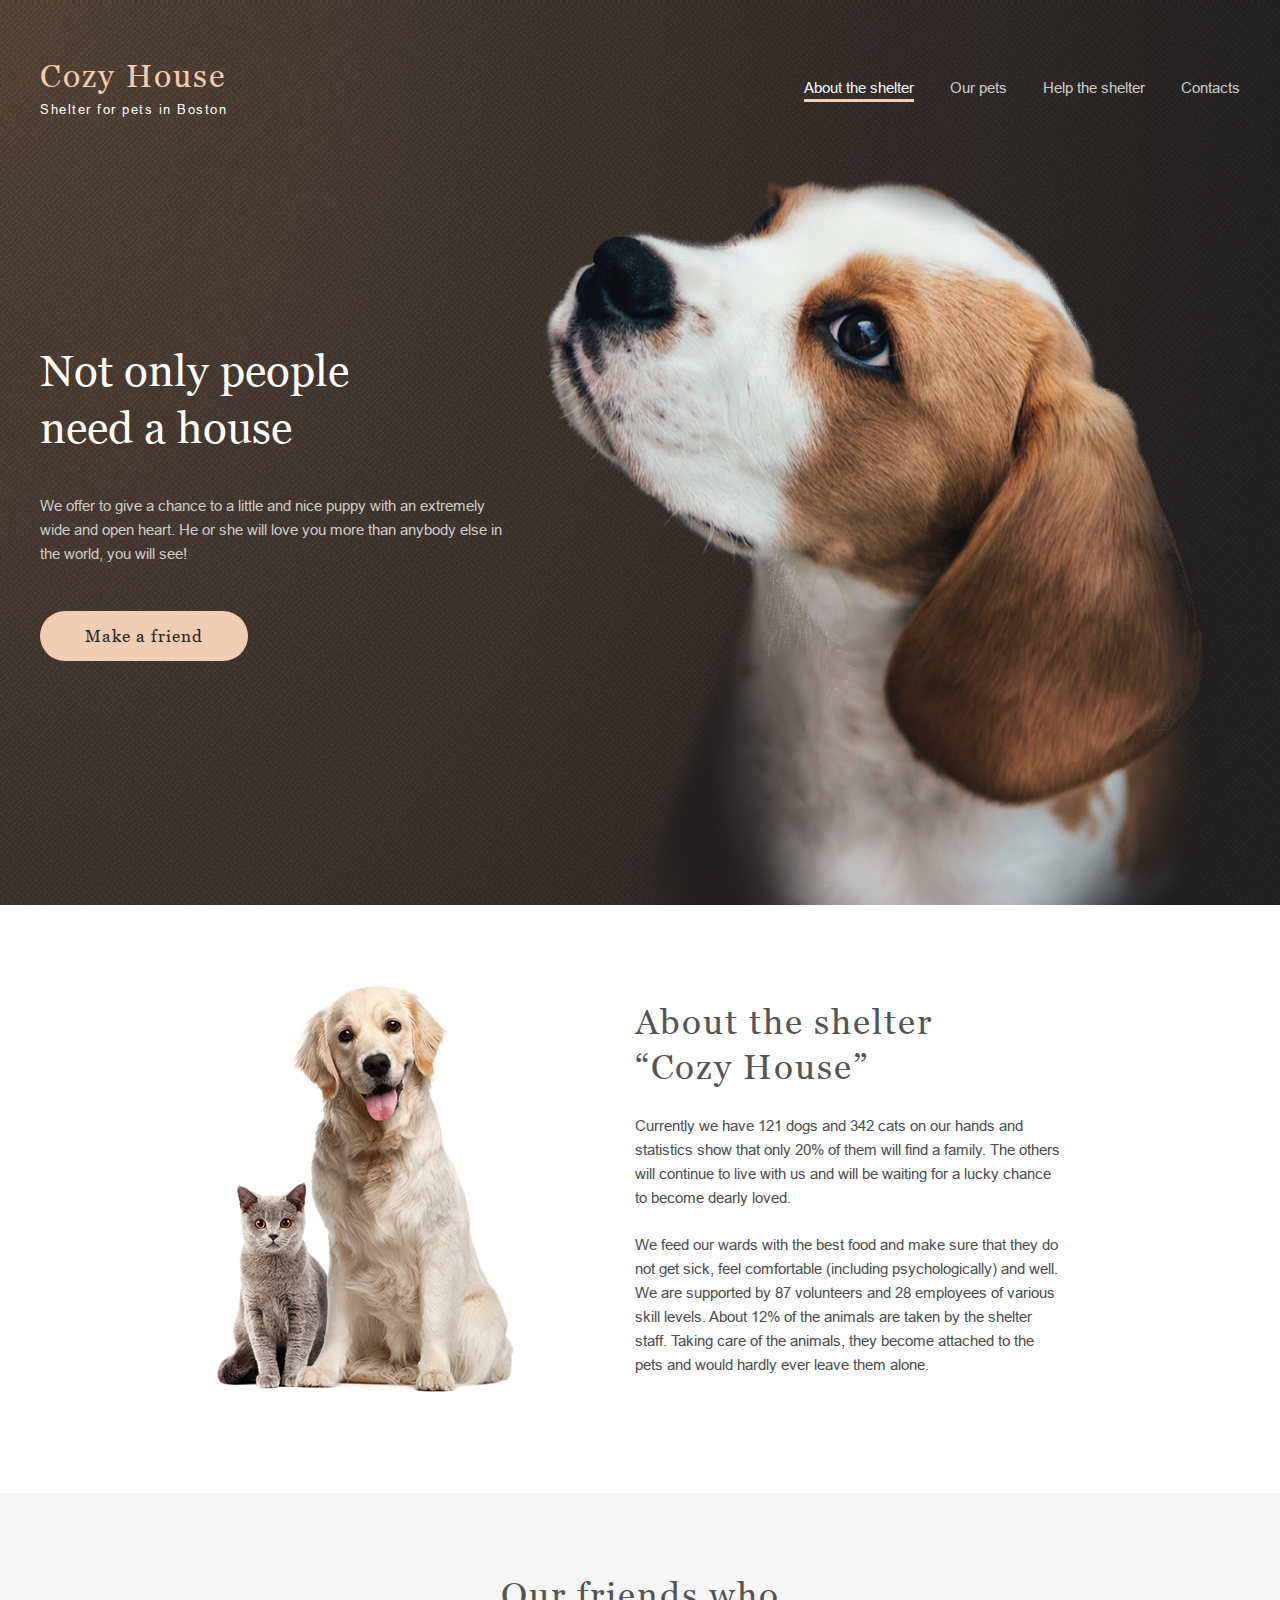
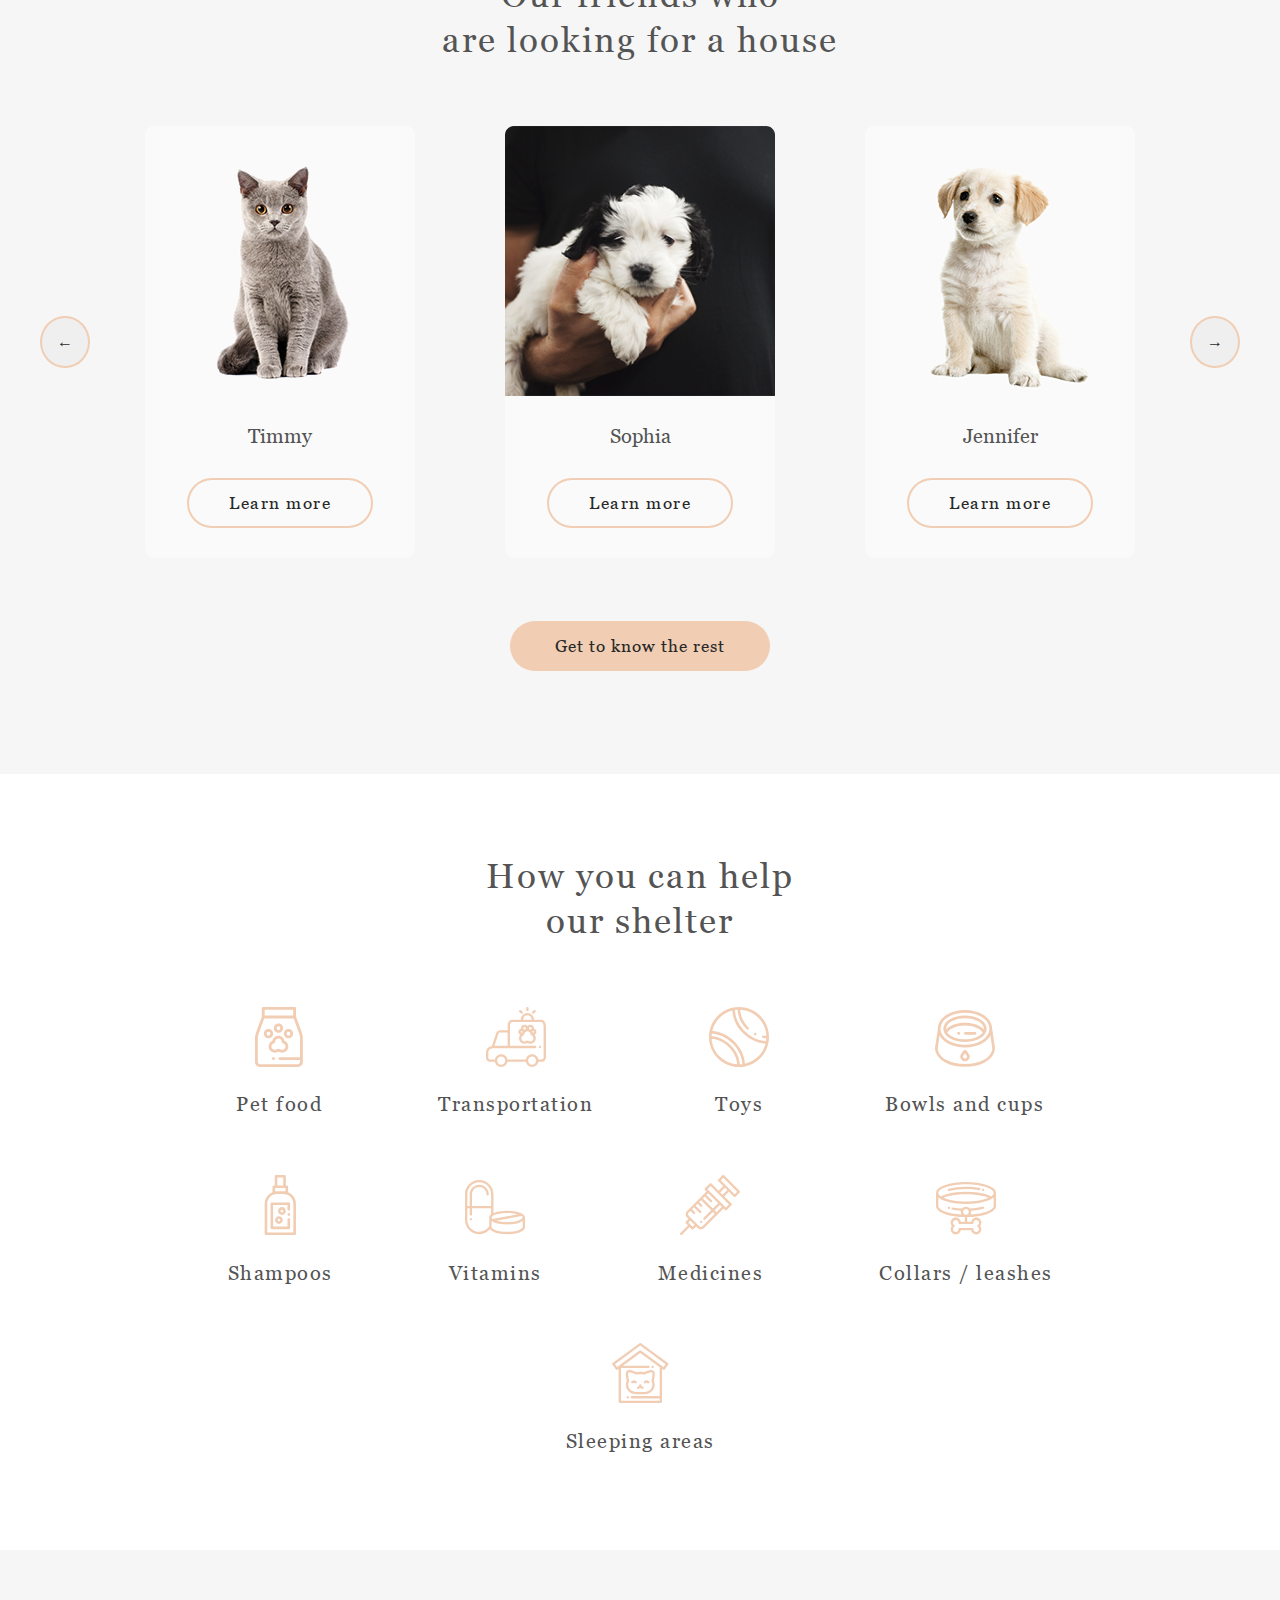
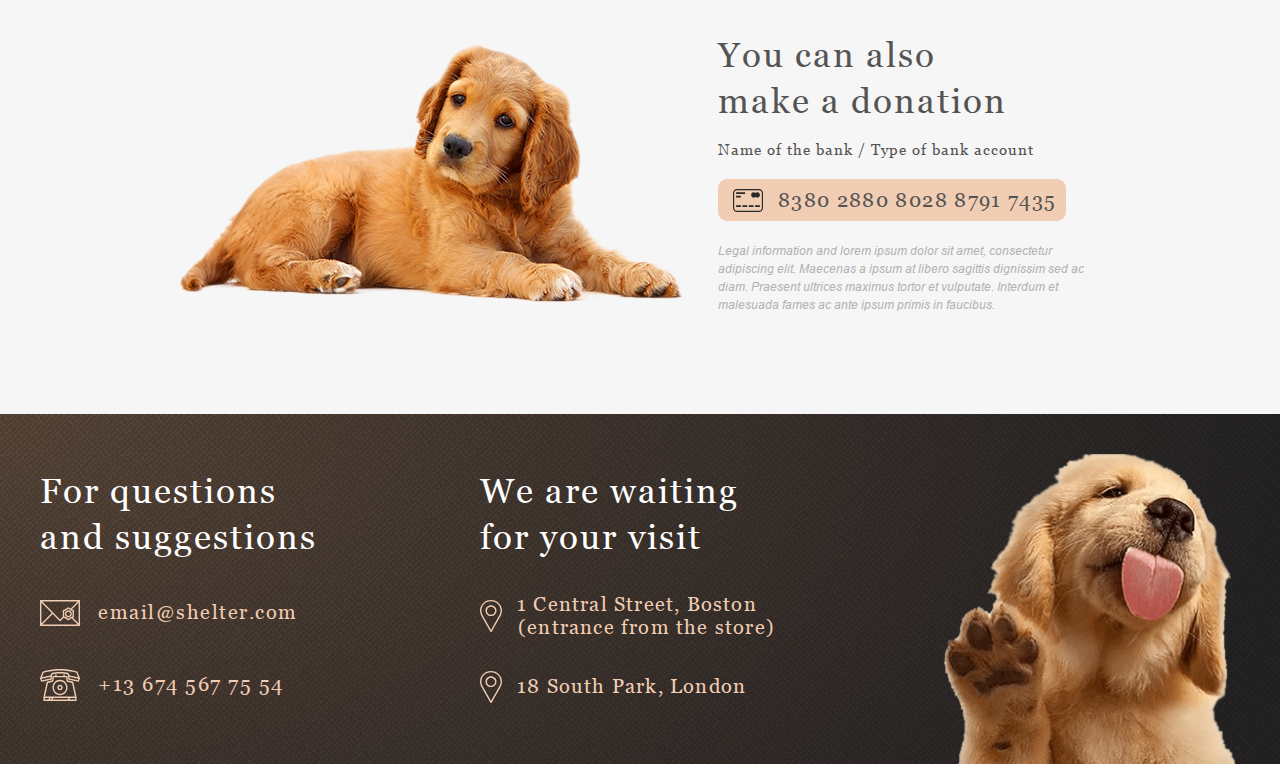
==== commit c21cd748: "feat: add favicon" ====
--- a/pages/main/index.html
+++ b/pages/main/index.html
@@ -9,6 +9,7 @@
   <link rel="stylesheet" href="/assets/fonts/georgia/stylesheet.css">
   <link rel="stylesheet" href="style.css">
   <title>Main</title>
+  <link rel="shortcut icon" type="image/svg" href="./favicon.ico">
 </head>
 <body>
   <header class="header">
@@ -21,7 +22,7 @@
       <div class="wrapper-menu">
         <div class="navigation-shadow"></div>
       <nav class="header-navigation-block">
-        
+
         <ol class="header-navigation">
          <li class="nav-item"><a href="" class="nav-item-link choosen">About the shelter</a></li>
           <li class="nav-item"><a href="../../pages/pets/index.html" class="nav-item-link">Our pets</a></li>
@@ -41,7 +42,7 @@
   </div>
   </header>
   <main class="main">
-  <div class="wrapper-not-only">  
+  <div class="wrapper-not-only">
     <section class="section not-only-section">
       <img src="../../assets/images/dog.png" alt="dog" class="image-dog">
       <div class="wrapper-content-not-only">
@@ -51,7 +52,7 @@
     </div>
     </section>
   </div>
-  <div class="container">  
+  <div class="container">
     <section class="section about">
       <img src="../../assets/images/about-pets.png" alt="about-pets" class="image-about">
       <div class="about-wrap">
@@ -173,7 +174,7 @@
         <h5 class="donate-name-bank">Name of the bank / Type of bank account</h5>
         <a href="#" class="pay-btn">8380 2880 8028 8791 7435</a>
         <p class="donate-description">Legal information and lorem ipsum dolor sit amet, consectetur adipiscing elit. Maecenas a ipsum at libero sagittis dignissim sed ac diam. Praesent ultrices maximus tortor et vulputate. Interdum et malesuada fames ac ante ipsum primis in faucibus.</p>
-      </div>  
+      </div>
     </section>
   </div>
   </main>
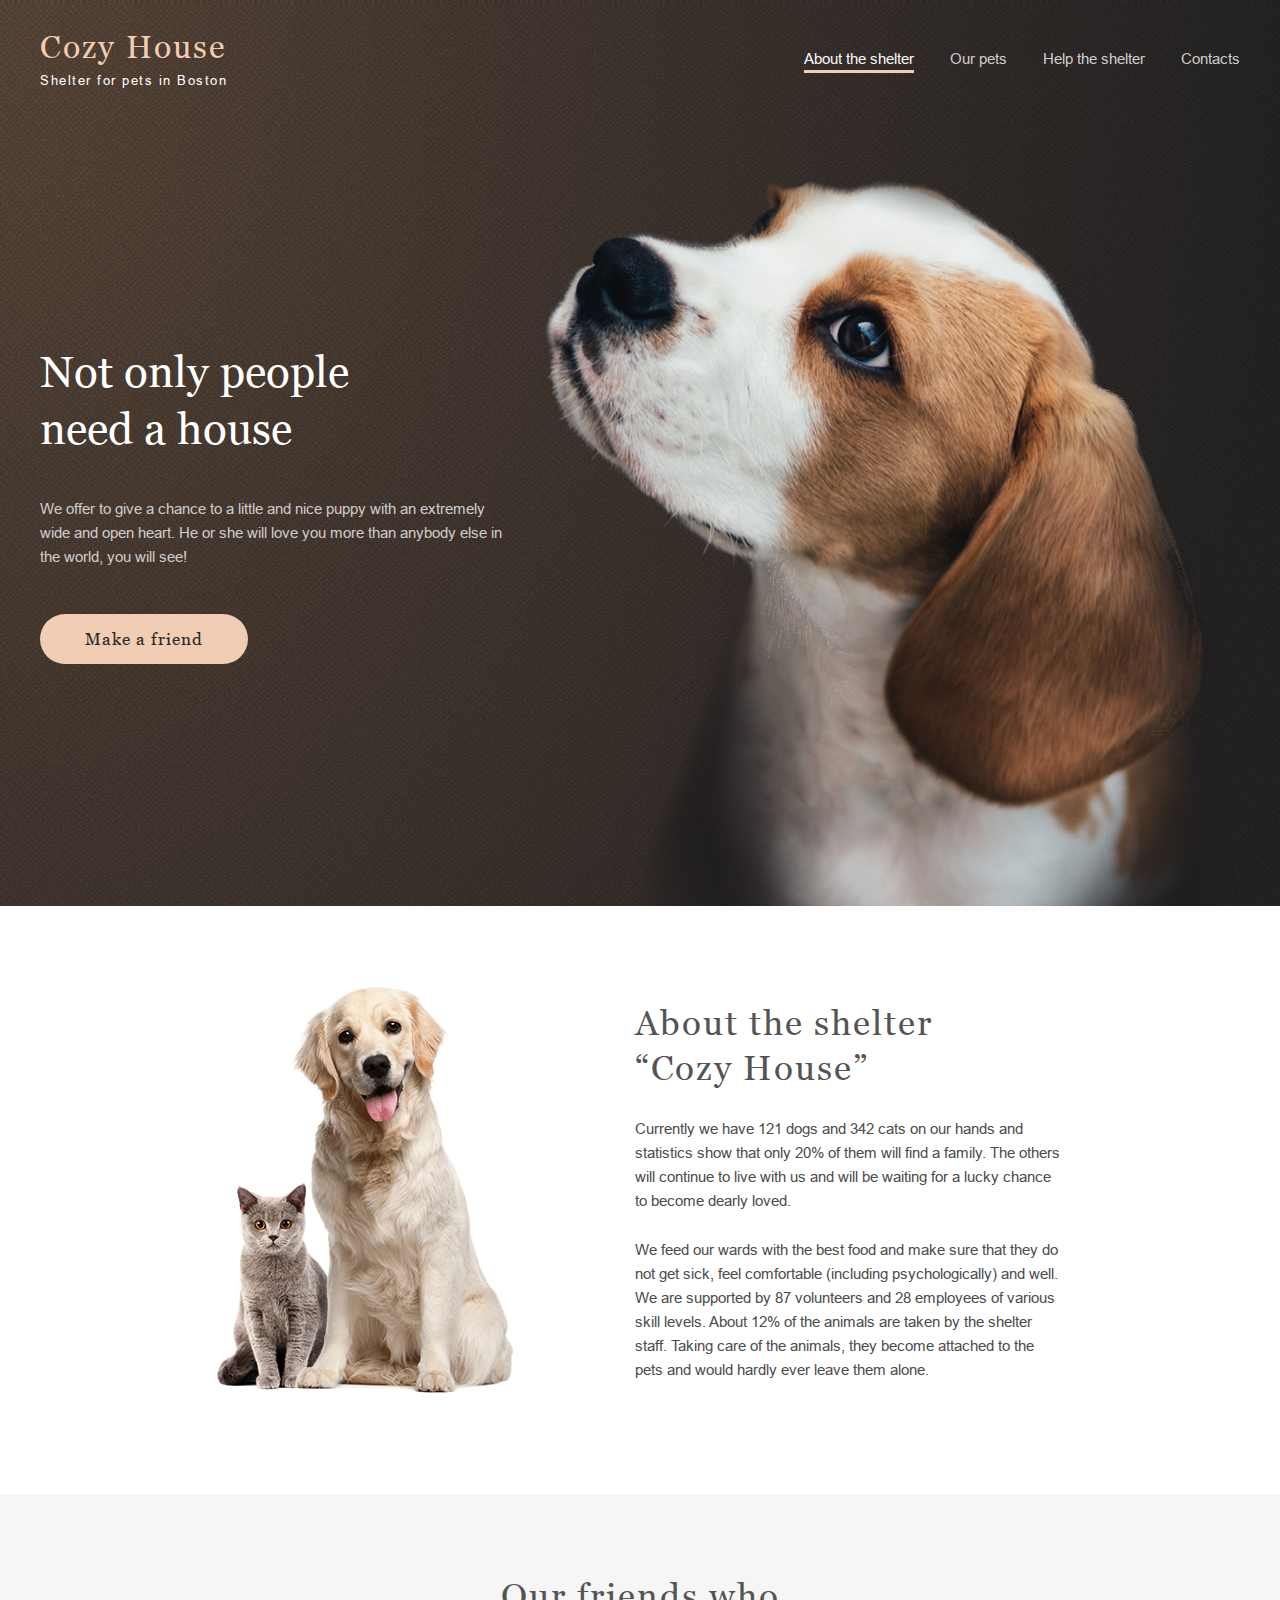
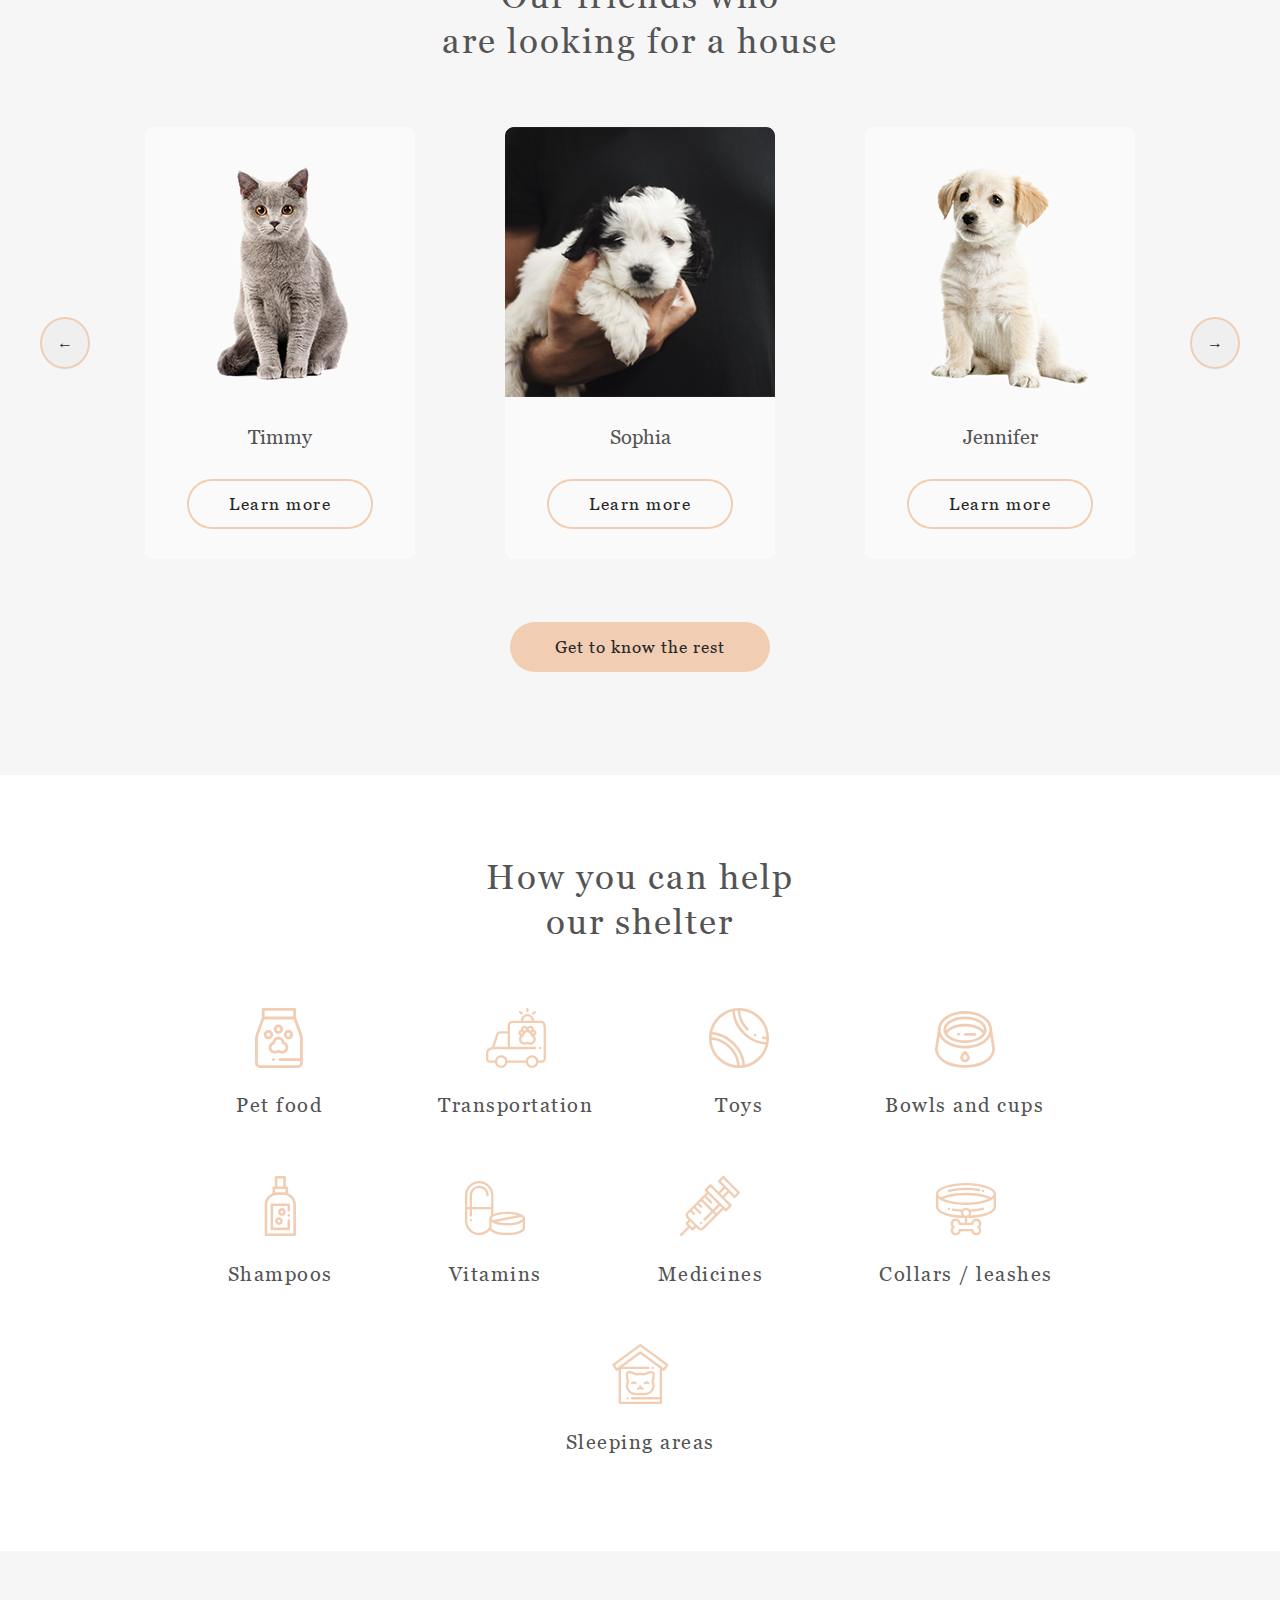
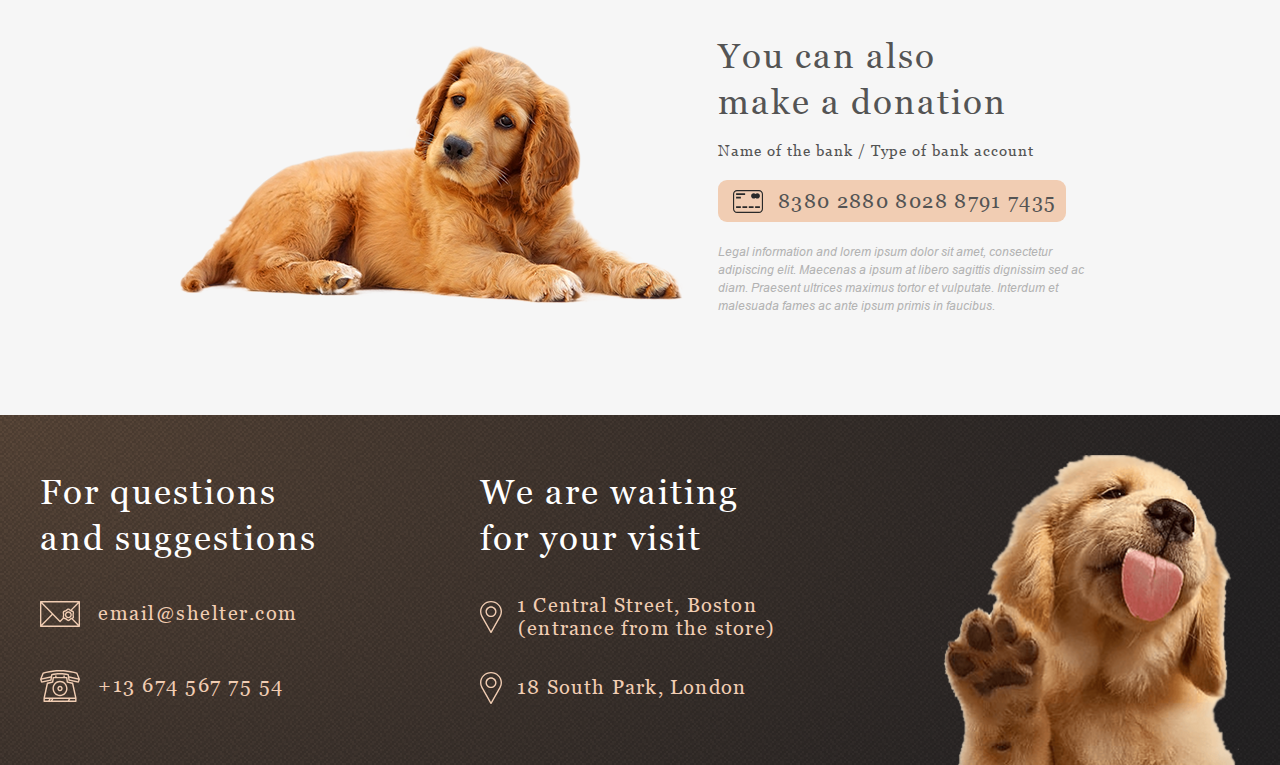
==== commit 761eb71b: "feat: change interactive and background" ====
--- a/pages/main/index.html
+++ b/pages/main/index.html
@@ -52,16 +52,18 @@
     </div>
     </section>
   </div>
-  <div class="container">
     <section class="section about">
-      <img src="../../assets/images/about-pets.png" alt="about-pets" class="image-about">
-      <div class="about-wrap">
-        <h3 class="title-section about-title">About the shelter “Cozy House”</h3>
-        <p class="about-description">Currently we have 121 dogs and 342 cats on our hands and statistics show that only 20% of them will find a family. The others will continue to live with us and will be waiting for a lucky chance to become dearly loved.</p>
-        <p class="about-description">We feed our wards with the best food and make sure that they do not get sick, feel comfortable (including psychologically) and well. We are supported by 87 volunteers and 28 employees of various skill levels. About 12% of the animals are taken by the shelter staff. Taking care of the animals, they become attached to the pets and would hardly ever leave them alone.</p>
-    </div>
+      <div class="container">
+        <img src="../../assets/images/about-pets.png" alt="about-pets" class="image-about">
+        <div class="about-wrap">
+          <h3 class="title-section about-title">About the shelter “Cozy House”</h3>
+          <p class="about-description">Currently we have 121 dogs and 342 cats on our hands and statistics show that only 20% of them will find a family. The others will continue to live with us and will be waiting for a lucky chance to become dearly loved.</p>
+          <p class="about-description">We feed our wards with the best food and make sure that they do not get sick, feel comfortable (including psychologically) and well. We are supported by 87 volunteers and 28 employees of various skill levels. About 12% of the animals are taken by the shelter staff. Taking care of the animals, they become attached to the pets and would hardly ever leave them alone.</p>
+        </div>
+      </div>
     </section>
     <section class="section our-friends" id="our-friends">
+      <div class="container">
       <h3 class="title-section friends-title">Our friends who <br>
         are looking for a house</h3>
         <div class="slider-pet">
@@ -124,8 +126,10 @@
           <button class="slider-button btn-right">&rarr;</button>
         </div>
         <a class="btn our-btn" href="../../pages/pets/index.html">Get to know the rest</a>
+      </div>
     </section>
     <section class="section help-section" id="help">
+      <div class="container">
       <h3 class="title-section help-title">How you can help <br>
         our shelter</h3>
         <div class="help-container">
@@ -166,17 +170,19 @@
             <h4 class="help-item-name">Sleeping areas</h4>
           </div>
         </div>
+      </div>
     </section>
     <section class="section donate-section">
-      <img class="donate-dog" src="../../assets/images/donation-dog.png" alt="donate-dog">
-      <div class="donate-description-side">
-        <h3 class="title-section donate-title">You can also <br> make a donation</h3>
-        <h5 class="donate-name-bank">Name of the bank / Type of bank account</h5>
-        <a href="#" class="pay-btn">8380 2880 8028 8791 7435</a>
-        <p class="donate-description">Legal information and lorem ipsum dolor sit amet, consectetur adipiscing elit. Maecenas a ipsum at libero sagittis dignissim sed ac diam. Praesent ultrices maximus tortor et vulputate. Interdum et malesuada fames ac ante ipsum primis in faucibus.</p>
-      </div>
-    </section>
-  </div>
+      <div class="container">
+        <img class="donate-dog" src="../../assets/images/donation-dog.png" alt="donate-dog">
+        <div class="donate-description-side">
+          <h3 class="title-section donate-title">You can also <br> make a donation</h3>
+          <h5 class="donate-name-bank">Name of the bank / Type of bank account</h5>
+          <a href="#" class="pay-btn">8380 2880 8028 8791 7435</a>
+          <p class="donate-description">Legal information and lorem ipsum dolor sit amet, consectetur adipiscing elit. Maecenas a ipsum at libero sagittis dignissim sed ac diam. Praesent ultrices maximus tortor et vulputate. Interdum et malesuada fames ac ante ipsum primis in faucibus.</p>
+        </div>
+      </div>
+    </section>
   </main>
   <footer class="footer" id="contacts">
     <div class="container footer-navigation">
--- a/pages/main/style.css
+++ b/pages/main/style.css
@@ -6,15 +6,17 @@
   font-family: Georgia;
   font-weight: 400;
 }
-
+/*
 body.active,
 html.active {
     overflow-y: hidden;
   }
+*/
 
 .container {
   max-width: 1280px;
   margin: 0 auto;
+
 }
 
 .section {
@@ -26,7 +28,7 @@
 }
 
 .header-container {
-  padding: 35px 40px 37px 40px;
+  padding: 6px 40px 67px 40px;
   display: flex;
   justify-content: space-between;
   align-items: center;
@@ -88,9 +90,18 @@
   color: #FAFAFA;
 }
 
+.nav-item-link:active {
+  color: #aca2a2;
+}
+
 .choosen {
   color: #FAFAFA;
   border-bottom: 3px solid #F1CDB3;
+  cursor:default;
+}
+
+.choosen:active {
+  color: #FAFAFA;
 }
 
 .wrapper-not-only {
@@ -123,7 +134,7 @@
   font-size: 15px;
   line-height: 24px;
   text-align: left;
-  padding: 0 30px 44px 0;
+  padding: 2px 30px 44px 0;
 }
 
 .btn {
@@ -157,10 +168,19 @@
   background-color: #FDDCC4;
 }
 
+.btn:active {
+  transition: 0.5s;
+  background-color: #fac6a0;
+}
+
 .about {
+  padding: 80px 215px 100px;
+}
+
+.about .container {
   display: flex;
-  padding: 80px 215px 100px;
   gap: 0 120px;
+  justify-content: center;
 }
 
 .about-wrap {
@@ -182,7 +202,7 @@
   font-size: 15px;
   line-height: 24px;
   margin: 5px 0;
-  padding: 18px 0 0;
+  padding: 20px 0 0;
   color: #4C4C4C;
 }
 
@@ -288,6 +308,11 @@
   border:2px solid #FDDCC4;
 }
 
+.slider-button:active{
+  transition: 0.4s;
+  border:2px solid #ffcaa4;
+}
+
 .slider-item-name {
   text-align: center;
   font-size: 20px;
@@ -312,6 +337,11 @@
   background-color: #FAFAFA;
 }
 
+.slider-item-btn:active {
+  transition: 0.5s;
+  box-shadow: 0 0px 3px black;
+}
+
 .our-btn {
   margin: 0 auto;
   margin-left: 510px;
@@ -353,9 +383,12 @@
 
 .donate-section {
   background-color: #F6F6F6;
+  padding: 83px 180px 100px;
+}
+
+.donate-section .container {
   display: flex;
   justify-content: center;
-  padding: 83px 180px 100px;
 }
 
 .donate-title {
@@ -396,9 +429,15 @@
 }
 
 .pay-btn:hover {
-  transition: 0.2s;
+  transition: 0.3s;
   background-color: #F1CCBE;
   box-shadow: 1px 1px 5px;
+}
+
+.pay-btn:active {
+  transition: 0.3s;
+  background-color: #F1CCBE;
+  box-shadow: 1px 1px 3px;
 }
 
 .donate-description {
@@ -426,9 +465,9 @@
   display: grid;
   padding: 40px 40px 0;
   justify-content: space-between;
-  grid-template-columns: 440px 1fr 1fr; 
+  grid-template-columns: 440px 1fr 1fr;
   align-items: start;
-  justify-items: end; 
+  justify-items: end;
 }
 
 .footer-title {
@@ -453,9 +492,26 @@
 }
 
 .footer-navigation-left .footer-navigation-item {
+  transition: 0.5s;
   margin: 0 0 17px 0;
   padding: 16px 0 16px 55px;
   cursor: pointer;
+}
+
+.footer-navigation-left .footer-navigation-item:hover,
+.footer-navigation-center .footer-navigation-item:hover,
+.footer-navigation-left .footer-navigation-item:active,
+.footer-navigation-center .footer-navigation-item:active
+ {
+  transition: 0.5s;
+  box-shadow: 0px 2px 10px brown;
+}
+
+.footer-navigation-left .footer-navigation-item:active,
+.footer-navigation-center .footer-navigation-item:active
+ {
+  transition: 0.5s;
+  box-shadow: 0px 1px 5px brown;
 }
 
 .footer-navigation-center .footer-navigation-item {
@@ -470,6 +526,7 @@
 }
 
 .footer-navigation-center .footer-navigation-link {
+  transition: 0.5s;
   text-decoration: none;
   font-family: Georgia;
   font-weight: 400;
@@ -531,7 +588,7 @@
 
 .hamburger:hover .line{
   background-color: #BDAE82;;
-} 
+}
 
 .hamburger {
   cursor: pointer;
@@ -757,12 +814,12 @@
     justify-content: space-between;
     padding: 2px 0px;
   }
-  
+
   @keyframes move-left {
     from {left: -620px;}
     to  {left: 0px;}
   }
-  
+
   @keyframes move-right{
     from {left: -620px}
     to  {left: -1240px}
@@ -826,7 +883,7 @@
 
   .donate-description-side {
     padding: 0 75px 0 64px;
-    
+
   }
 
   .donate-title {
@@ -912,44 +969,44 @@
     margin: 0;
     padding: 0px 0 0 0;
   }
-  
+
   .popup-kinds {
     font-size: 20px;
     padding: 10px 0 0px 0;
   }
-  
+
   .popup-discr {
     font-size: 13px;
     line-height: 14.3px;
     margin: 0;
   }
-  
+
   .popup-details {
     padding: 33px 0 0 0;
     margin: 0;
   }
-  
+
   .popup-details li {
     list-style-type: none;
     padding: 2px 0;
   }
-  
+
   .popup-details li::before {
     content: "\00B7";
     color: #F1CDB3;
     padding: 0 10px 0 0;
   }
-  
+
   .popup-close {
     top: -52px;
     right: -43px;
   }
-  
+
   .popup-close:hover {
     transition: 0.5s;
     background-color: #FDDCC4;
   }
-  
+
   .li-bold {
     font-size: 15px;
     line-height: 16.5px;
@@ -1113,12 +1170,12 @@
     justify-content: space-between;
     padding: 2px 0px;
   }
-  
+
   @keyframes move-left {
     from {left: -310px;}
     to  {left: 0px;}
   }
-  
+
   @keyframes move-right{
     from {left: -310px;}
     to  {left: -620px;}
@@ -1275,29 +1332,29 @@
     border-radius: 9px;
     transform: scale(1);
   }
-  
+
   .popup-title {
     text-align: center;
     padding: 0px 0 0 0;
   }
-  
+
   .popup-kinds {
     text-align: center;
     padding: 10px 0 20px 0;
   }
-  
+
   .popup-details {
     padding: 20px 0 0 0;
   }
-  
+
   .popup-close {
     top: -52px;
     right: -31px;
   }
-  
-}
-
-
-
-
-
+
+}
+
+
+
+
+
